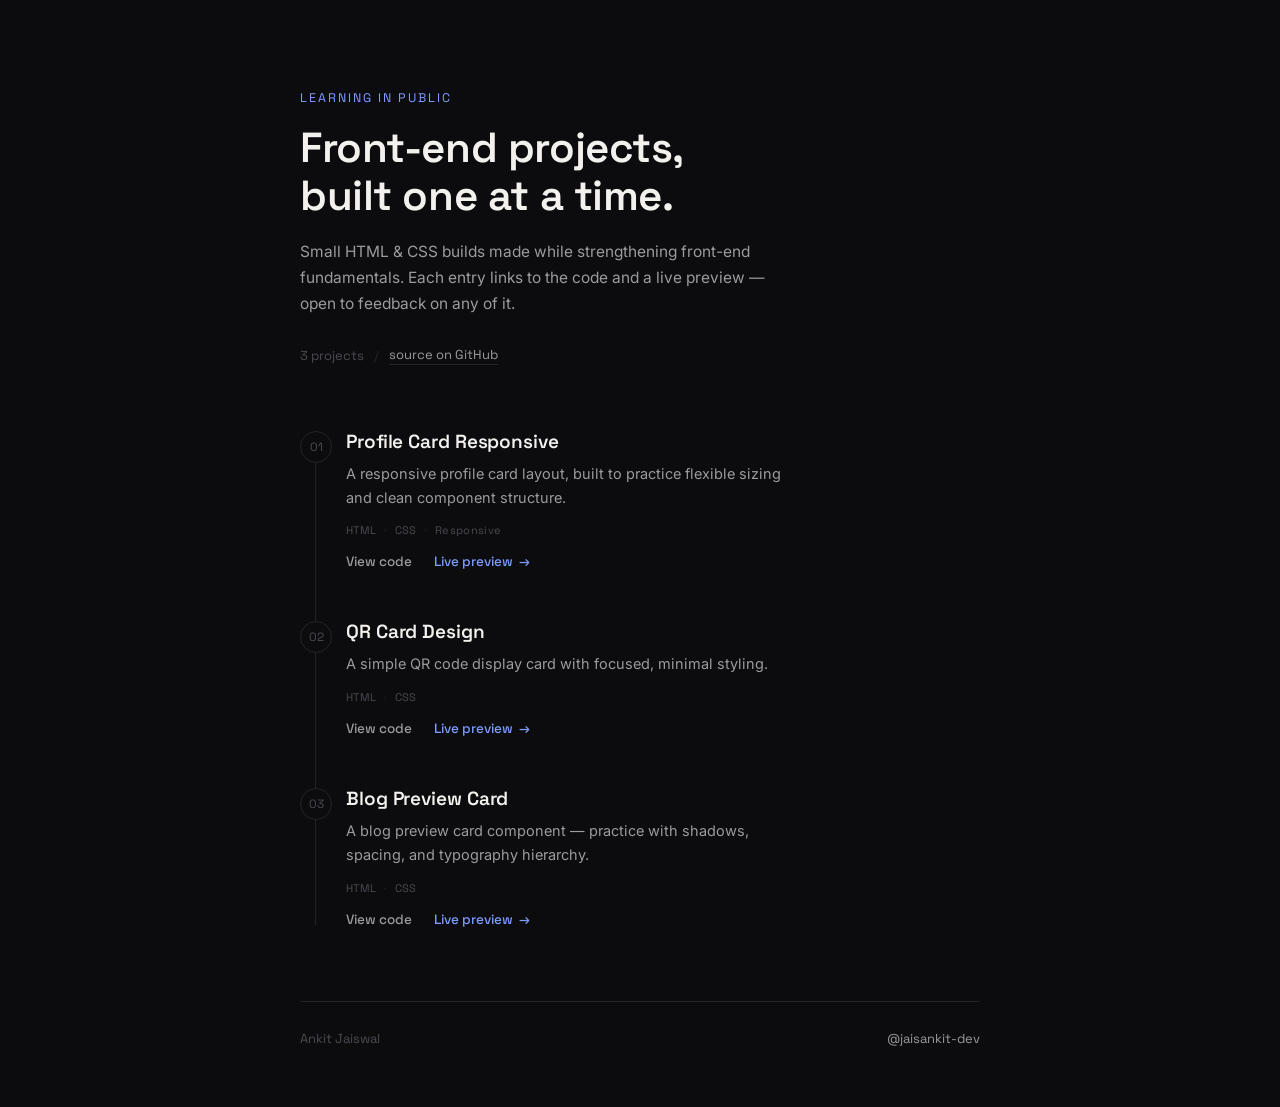
==== index.html @ 77a9f889 "Add landing page for github page root" ====
<!DOCTYPE html>
<html lang="en">
<head>
<meta charset="UTF-8">
<meta name="viewport" content="width=device-width, initial-scale=1.0">
<title>Front-End Projects — Ankit Jaiswal</title>
<link rel="preconnect" href="https://fonts.googleapis.com">
<link rel="preconnect" href="https://fonts.gstatic.com" crossorigin>
<link href="https://fonts.googleapis.com/css2?family=Space+Grotesk:wght@400;500;600;700&family=Inter:wght@400;500;600&display=swap" rel="stylesheet">
<style>
  :root{
    --bg: #0c0c0f;
    --text: #f2f1ee;
    --muted: #9a9a9f;
    --dim: #4a4a52;
    --line: #232329;
    --accent: #7c9cff;
    --accent-dim: rgba(124,156,255,0.12);
    --display: 'Space Grotesk', sans-serif;
    --body: 'Inter', sans-serif;
  }

  *{ box-sizing: border-box; }
  html{ scroll-behavior: smooth; }

  body{
    margin:0;
    background: var(--bg);
    color: var(--text);
    font-family: var(--body);
    padding: 90px 24px 60px;
  }

  .wrap{ max-width: 680px; margin: 0 auto; }

  /* ---- header ---- */
  .eyebrow{
    font-family: var(--display);
    font-size: 12.5px;
    letter-spacing: 0.16em;
    text-transform: uppercase;
    color: var(--accent);
    margin-bottom: 18px;
  }

  h1{
    font-family: var(--display);
    font-weight: 600;
    font-size: clamp(30px, 5vw, 42px);
    line-height: 1.15;
    letter-spacing: -0.01em;
    margin: 0 0 18px;
  }

  p.sub{
    color: var(--muted);
    font-size: 15.5px;
    line-height: 1.7;
    max-width: 480px;
    margin: 0 0 8px;
  }

  .meta-row{
    display:flex;
    align-items:center;
    gap: 10px;
    margin-top: 28px;
    font-size: 13px;
    color: var(--dim);
    font-family: var(--display);
  }
  .meta-row a{
    color: var(--muted);
    text-decoration: none;
    border-bottom: 1px solid var(--line);
    padding-bottom: 1px;
    transition: color .15s ease, border-color .15s ease;
  }
  .meta-row a:hover{ color: var(--accent); border-color: var(--accent); }
  .meta-row .sep{ color: var(--line); }

  /* ---- log ---- */
  .log{
    position: relative;
    margin-top: 64px;
    padding-left: 46px;
  }
  .log::before{
    content: "";
    position: absolute;
    left: 15px;
    top: 6px;
    bottom: 6px;
    width: 1px;
    background: var(--line);
  }

  .entry{
    position: relative;
    padding-bottom: 46px;
  }
  .entry:last-child{ padding-bottom: 0; }

  .entry::before{
    content: attr(data-index);
    position: absolute;
    left: -46px;
    top: 2px;
    width: 30px;
    height: 30px;
    border-radius: 50%;
    background: var(--bg);
    border: 1px solid var(--line);
    display: flex;
    align-items: center;
    justify-content: center;
    font-family: var(--display);
    font-size: 12px;
    color: var(--dim);
    transition: border-color .2s ease, color .2s ease;
  }
  .entry:hover::before{
    border-color: var(--accent);
    color: var(--accent);
  }

  .entry-title{
    font-family: var(--display);
    font-weight: 600;
    font-size: 19px;
    margin: 0 0 8px;
    letter-spacing: -0.005em;
  }

  .entry-desc{
    color: var(--muted);
    font-size: 14.5px;
    line-height: 1.65;
    max-width: 460px;
    margin: 0 0 14px;
  }

  .tags{
    display:flex; gap: 8px; flex-wrap: wrap;
    margin-bottom: 16px;
  }
  .tags span{
    font-family: var(--display);
    font-size: 11px;
    color: var(--dim);
    letter-spacing: 0.03em;
  }
  .tags span:not(:last-child)::after{
    content: "·";
    margin-left: 8px;
    color: var(--line);
  }

  .entry-links{ display:flex; gap: 22px; }
  .btn{
    font-family: var(--display);
    font-size: 13.5px;
    font-weight: 500;
    text-decoration: none;
    color: var(--muted);
    display: inline-flex;
    align-items: center;
    gap: 6px;
    transition: color .15s ease;
    padding-bottom: 2px;
    border-bottom: 1px solid transparent;
  }
  .btn.live{ color: var(--accent); }
  .btn:hover{ color: var(--text); border-color: currentColor; }
  .btn.live:hover{ color: var(--accent); border-color: var(--accent); }
  .btn .arrow{ transition: transform .15s ease; }
  .btn:hover .arrow{ transform: translateX(2px); }

  footer{
    max-width: 680px;
    margin: 70px auto 0;
    padding-top: 28px;
    border-top: 1px solid var(--line);
    color: var(--dim);
    font-size: 13px;
    font-family: var(--display);
    display: flex;
    justify-content: space-between;
    flex-wrap: wrap;
    gap: 10px;
  }
  footer a{ color: var(--muted); text-decoration: none; }
  footer a:hover{ color: var(--accent); }

  @media (max-width: 520px){
    body{ padding: 60px 18px 50px; }
    .log{ padding-left: 38px; }
    .log::before{ left: 12px; }
    .entry::before{ left: -38px; width: 26px; height: 26px; font-size: 11px; }
    .entry-links{ gap: 16px; }
  }

  @media (prefers-reduced-motion: reduce){
    .btn, .btn .arrow, .entry::before{ transition: none; }
  }
</style>
</head>
<body>
  <div class="wrap">
    <header>
      <div class="eyebrow">Learning in public</div>
      <h1>Front-end projects,<br>built one at a time.</h1>
      <p class="sub">Small HTML &amp; CSS builds made while strengthening front-end fundamentals. Each entry links to the code and a live preview — open to feedback on any of it.</p>
      <div class="meta-row">
        <span id="entry-count"></span>
        <span class="sep">/</span>
        <a href="https://github.com/jaisankit-dev/Front-end-Projects" target="_blank" rel="noopener">source on GitHub</a>
      </div>
    </header>

    <div class="log" id="log"><!-- injected --></div>
  </div>

  <footer>
    <span>Ankit Jaiswal</span>
    <a href="https://github.com/jaisankit-dev" target="_blank" rel="noopener">@jaisankit-dev</a>
  </footer>

<script>
  // ---------------------------------------------------------------
  // Add a new project here each time you push one — that's it.
  // name  -> exact folder name in the repo (case-sensitive)
  // title -> display name
  // desc  -> one-line description
  // tags  -> array of short tech/skill tags
  // ---------------------------------------------------------------
  const REPO = "jaisankit-dev/Front-end-Projects";
  const PAGES_BASE = "https://jaisankit-dev.github.io/Front-end-Projects";

  const projects = [
    {
      name: "profile-card-responsive",
      title: "Profile Card Responsive",
      desc: "A responsive profile card layout, built to practice flexible sizing and clean component structure.",
      tags: ["HTML", "CSS", "Responsive"]
    },
    {
      name: "QR-Card-Design",
      title: "QR Card Design",
      desc: "A simple QR code display card with focused, minimal styling.",
      tags: ["HTML", "CSS"]
    },
    {
      name: "blog-preview-card-main",
      title: "Blog Preview Card",
      desc: "A blog preview card component — practice with shadows, spacing, and typography hierarchy.",
      tags: ["HTML", "CSS"]
    }
  ];

  const log = document.getElementById("log");
  const entryCount = document.getElementById("entry-count");

  projects.forEach((p, i) => {
    const num = String(i + 1).padStart(2, "0");
    const entry = document.createElement("div");
    entry.className = "entry";
    entry.setAttribute("data-index", num);
    entry.innerHTML = `
      <h2 class="entry-title">${p.title}</h2>
      <p class="entry-desc">${p.desc}</p>
      <div class="tags">${p.tags.map(t => `<span>${t}</span>`).join("")}</div>
      <div class="entry-links">
        <a class="btn code" href="https://github.com/${REPO}/tree/main/${encodeURIComponent(p.name)}" target="_blank" rel="noopener">View code</a>
        <a class="btn live" href="${PAGES_BASE}/${encodeURIComponent(p.name)}/" target="_blank" rel="noopener">Live preview <span class="arrow">→</span></a>
      </div>
    `;
    log.appendChild(entry);
  });

  entryCount.textContent = `${projects.length} project${projects.length !== 1 ? "s" : ""}`;
</script>
</body>
</html>
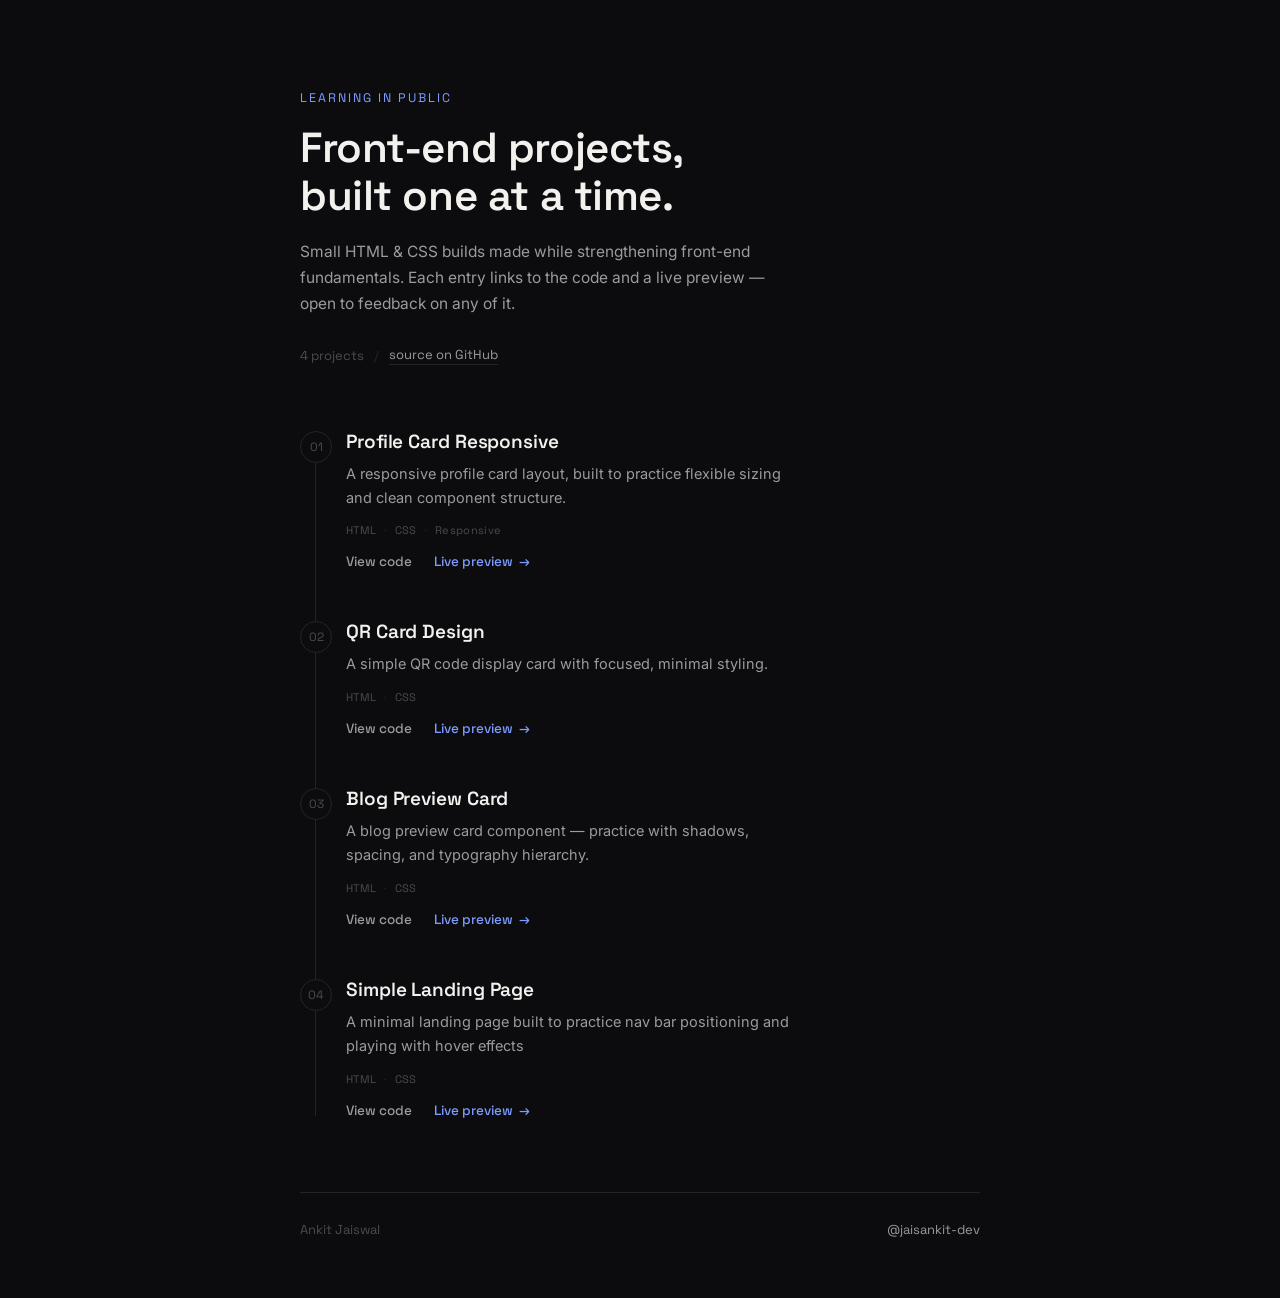
==== commit 0212a55c: "Add new project and update landing page project list" ====
--- a/index.html
+++ b/index.html
@@ -255,6 +255,12 @@
       title: "Blog Preview Card",
       desc: "A blog preview card component — practice with shadows, spacing, and typography hierarchy.",
       tags: ["HTML", "CSS"]
+    },
+    {
+      name: "landing-page",
+      title: "Simple Landing Page",
+      desc: "A minimal landing page built to practice nav bar positioning and playing with hover effects",
+      tags: ["HTML", "CSS"]
     }
   ];
 
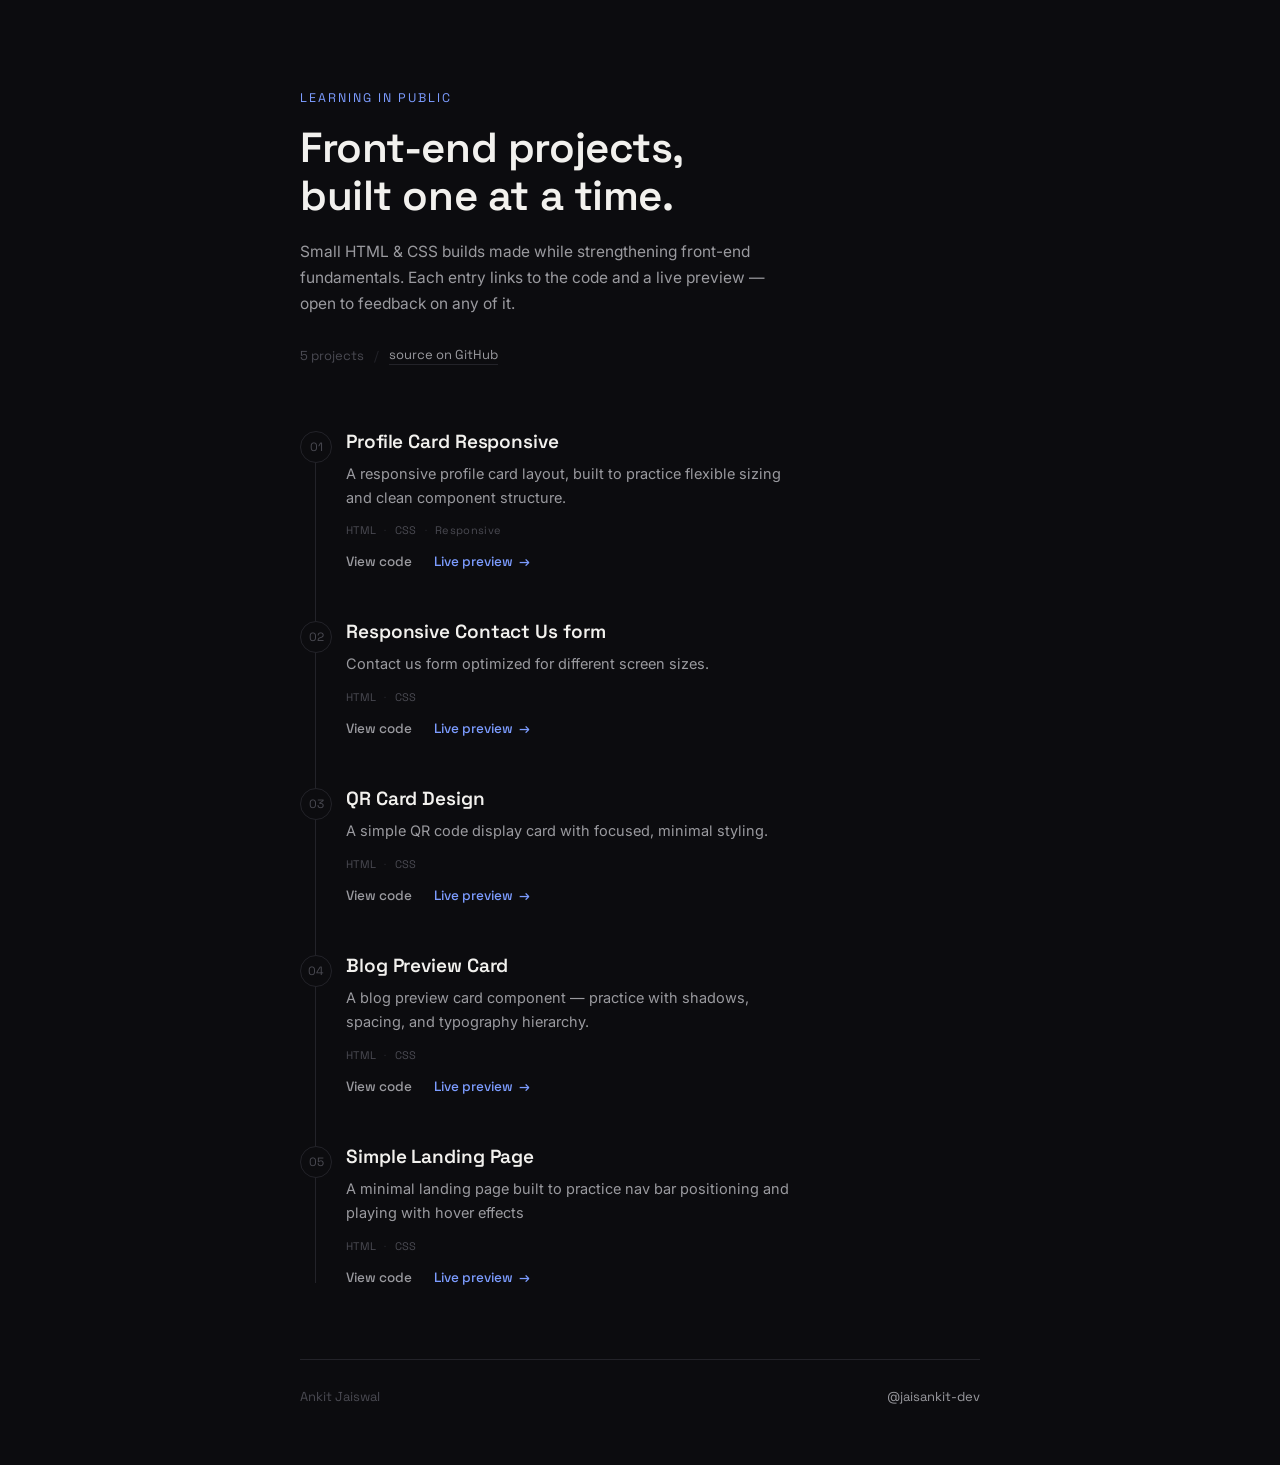
==== commit 49c094ea: "Update index file for next project" ====
--- a/index.html
+++ b/index.html
@@ -245,6 +245,12 @@
       tags: ["HTML", "CSS", "Responsive"]
     },
     {
+      name: "Responsive-contact-us-form",
+      title: "Responsive Contact Us form",
+      desc: "Contact us form optimized for different screen sizes.",
+      tags: ["HTML", "CSS"]
+    },
+    {
       name: "QR-Card-Design",
       title: "QR Card Design",
       desc: "A simple QR code display card with focused, minimal styling.",
